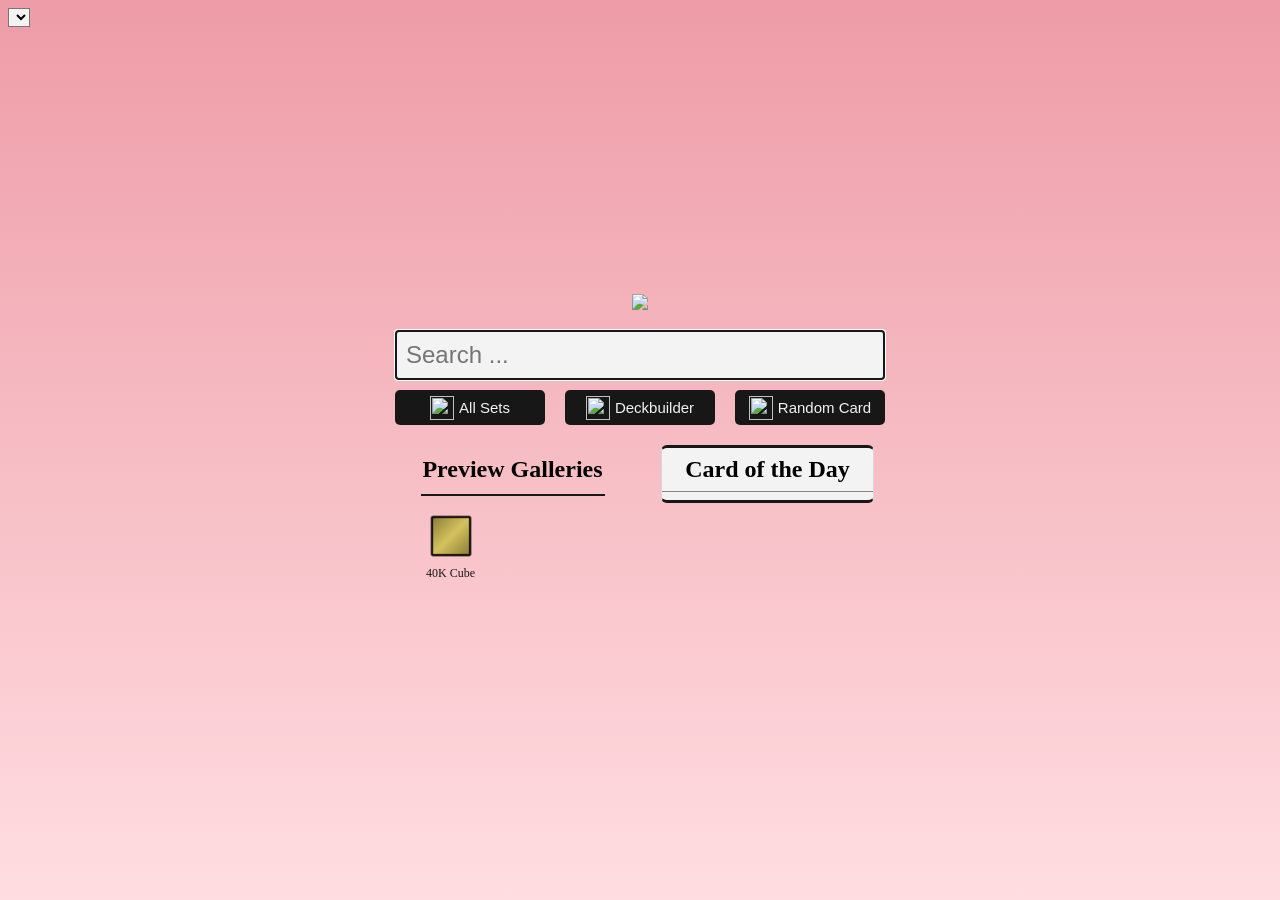
==== index.html @ e3c34d80 "site up" ====
﻿<html>
	<head>
		<title>MSE Set Hub</title>
		<link rel="icon" type="image/x-icon" href="/img/favicon.png">
		<meta name="viewport" content="width=device-width, initial-scale=1.0">
	</head>
	<style>
	@font-face {
	  font-family: 'Beleren Small Caps';
	  src: url('/resources/beleren-caps.ttf');
	}
	body {
		background-image: linear-gradient(to top, #ffdde1, #ee9ca7);
		background-attachment: fixed;
		overscroll-behavior: none;
		font-family: 'Helvetica', 'Arial', sans-serif;
		display: grid;
	}
	.selects {
		position: absolute;
	}
	.item-container {
		height: auto;
		display: grid;
		justify-self: center;
		align-self: center;
	}
	.item-container .banner {
		max-width: 500px;
		max-height: 200px;
		display: block;
		margin: auto;
		padding-bottom: 20px;
	}
	select {
		position: absolute;
		text-align: center;
		font-family: -apple-system, system-ui, "Segoe UI", Helvetica, Arial, sans-serif, "Apple Color Emoji", "Segoe UI Emoji";
		font-weight: 500;
		cursor: pointer;
		background-color: #F3F3F3;
	}
	input {
		width: 100%;
		max-width: 700px;
		margin: auto;
		height: 50px;
		font-size: 24px;
		color: #171717;
		background-color: #f3f3f3;
		border: 1px solid #d9d9d9;
		border-radius: 2px;
		padding-left: 10px;
		padding-right: 10px;
		-webkit-box-sizing: border-box;
		-moz-box-sizing: border-box;
		box-sizing: border-box;
	}
	input:focus {
		outline-color: #171717;
	}
	.two-part-grid {
		width: 100%;
		max-width: 700px;
		margin: auto;
		display: grid;
		grid-template-columns: 1fr 1fr;
		gap: 20px;
		justify-items: center;
	}
	.two-part-grid p {
		width: 100%;
		text-align: center;
		padding-bottom: 8px;
		font-size: 24px;
		font-weight: bolder;
		font-family: 'Georgia';
		margin: 0;
	}
	.container p {
		padding: 11px 0px;
	}
	.preview-container {
		display: grid;
		grid-template-columns: repeat(3, 1fr);
		gap: 2px;
		justify-items: center;
		align-items: center;
		padding-bottom: 10px;
	}
	.set-group {
		font-family: Beleren Small Caps;
		font-size: 18px;
		width: 100%;
		margin-bottom: 10px;
		border-bottom: 2px solid #171717;
	}
	.button-grid {
		display: grid;
		margin: auto;
		grid-template-columns: repeat(3, 1fr);
		gap: 20px;
		padding-top: 10px;
		padding-bottom: 20px;
	}
	.button-grid button {
		background-color: #171717;
		border: none;
		color: #f3f3f3;
		border-radius: 5px;
		cursor: pointer;
		font-size: 15px;
		width: 150px;
		height: 35px;
		display: flex;
		align-items: center;
		justify-content: center;
		gap: 5px;
	}
	button:hover {
		background-color: #000000;
		border: 1px solid #f3f3f3;
	}
	.btn-img {
		width: 24px;
	}
	.container {
		height: fit-content;
		align-self: center;
	}
	.card-container {
		background: #f3f3f3;
		width: 90%;
		border: 1px solid #d5d9d9;
		border-top: 3px solid #171717;
		border-bottom: 3px solid #171717;
		border-radius: 6px;
		display: grid;
		justify-items: center;
		gap: 8px;
		padding-top: 8px;
		padding-bottom: 8px;
		height: fit-content;
	}
	.card-container p {
		border-bottom: 1px solid #898989;
	}
	.card-container a {
		width: 70%;
	}
	.card-container img {
		width: 100%;
		display: block;
		margin: auto;
	}
	.set-icon-container {
		font-family: 'Beleren Small Caps';
		font-size: 12px;
		text-align: center;
		display: grid;
		justify-items: center;
		align-items: center;
		gap: 2px;
		width: 100%;
		height: 100%;
	}
	.set-icon-container a {
		text-decoration: none;
		color: #171717;
		height: 100%;
	}
	.set-icon {
		height: 60px;
		display: grid;
		align-items: center;
		justify-items: center;
	}
	.set-icon img {
		width: 60px;
	}
	.set-icon-name {
		min-height: 30px;
		height: 100%;
	}
	@media ( max-width: 750px ) {
		.item-container {
			width: 95%;	
		}
		.search-grid {
			width: 95%;
		}
		.two-part-grid p {
			font-size: 18px;
		}
	}
	</style>
	<body>
		<div class="selects" id="selects">
			<select id="color-select" onchange="setGradient()">
			</select>
		</div>
		<div class="item-container">
			<img class="banner" src="img/banner.png"></img>
			<input type="text" inputmode="search" placeholder="Search ..." autofocus="autofocus" name="search" id="search" spellcheck="false" autocomplete="off" autocorrext="off" spellcheck="false">
			<div class="button-grid">
				<button onclick="goToSets()"><img src="/img/sets.png" class="btn-img">All Sets</button>
				<button onclick="goToDeckbuilder()"><img src="/img/deck.png" class="btn-img">Deckbuilder</button>
				<button onclick="randomCard()"><img src="/img/random.png" class="btn-img">Random Card</button>
			</div>
			<div class="two-part-grid">
				<div class="container" id="preview-container">
					<p>Preview Galleries</p>
										<div class="set-group"></div>
							<div class="preview-container">
		<div class="set-icon-container">
									<a href="previews/40K"><div class="set-icon"><img src="sets/40K-files/icon.png" title="40K Cube"></img></div>
									<div class="set-icon-name">40K Cube</div></a>
								</div>
									</div>
		
				</div>
				<div class="card-container" id="cotd-image">
					<p>Card of the Day</p>
				</div>
			</div>
		</div>
		<script>
			const delay = ms => new Promise(res => setTimeout(res, ms));
			let gradients = [];
			let card_list_arrayified = [];
			let specialchars = "";

			document.addEventListener("DOMContentLoaded", async function () {
				try {
					const response = await fetch('./resources/gradients.json');
					raw_gradients = await response.json();
				}
				catch(error) {
					console.error('Error:', error);
				}

				gradients = raw_gradients.gradients;
				prepareGradients();

				await fetch('/lists/all-cards.json')
					.then(response => response.json())
					.then(json => {
						card_list = json;
				}).catch(error => console.error('Error:', error));

				await fetch('/resources/replacechars.txt')
					.then(response => response.text())
					.then(text => {
						specialchars = text; 
				}).catch(error => console.error('Error:', error));

				card_list_arrayified = card_list.cards;

				card_list_cleaned = [];

				for (const card of card_list_arrayified)
				{
					let card_stats = [];

					for (var key in card)
					{
						if (isNaN(card[key]))
						{
							card_stats[key] = card[key].toLowerCase();
						}
						else
						{
							card_stats[key] = card[key];
						}
					}

					if (!card_stats.shape.includes("token") && !card_stats.type.includes("basic"))
					{
						card_list_cleaned.push(card);
					}
				}

				const cotd = reallyRand(card_list_cleaned.length);
				const card_stats = card_list_cleaned[cotd];

				const a = document.createElement("a");

				const url = new URL('card', window.location.origin);
				const params = {
					set: card_stats.set,
					num: card_stats.number,
					name: card_stats.card_name
				}
				for (const key in params) {
					url.searchParams.append(key, params[key]);
				}
				a.href = url;

				const img = document.createElement("img");
				img.id = "cotd";


				img.src = '/sets/' + card_stats.set + '-files/img/' + card_stats.number + '_' + card_stats.card_name + (card_stats.shape.includes('double') ? '_front' : '') + '.' + card_stats.image_type;

				a.append(img);
				document.getElementById("cotd-image").append(a);

				do {
					await delay(100);
				}
				while (!isImageOk(document.getElementById("cotd")));
				document.getElementById("preview-container").style.height = document.getElementById("cotd-image").offsetHeight;
			});

			document.getElementById("search").addEventListener("keypress", function(event) {
				if (event.key === "Enter") {
					event.preventDefault();
					search();
				}
			});

			window.addEventListener('resize', function(event) {
				document.getElementById("preview-container").style.height = document.getElementById("cotd-image").offsetHeight;
			}, true);

			function isImageOk(img) {
				if (!img.complete || img.naturalWidth == 0) {
					return false;
				}

				return true;
			}

			// if this doesn't work, blame Gemini
			function reallyRand(x) {
				const date = new Date();
				const seed = date.getFullYear() * 10000 + 
							 date.getMonth() * 100 + 
							 date.getDate();

				const a = 1103515245;
				const c = 12345;
				const m = Math.pow(2, 31);

				let randomNumber = (a * seed + c) % m;
				randomNumber = randomNumber / m;

				return Math.floor(randomNumber * x);
			}

			function prepareGradients() {
				for (const gradient of gradients)
				{
					const opt = document.createElement("option");
					opt.value = gradient.name.replace(' ', '-');
					opt.text = gradient.name;
					document.getElementById("color-select").appendChild(opt);
				}

				setGradient();
			}

			function setGradient() {
				gradient = document.getElementById("color-select").value;

				gradTop = "#000000";
				gradBottom = "#FFFFFF";
				for (const grad of gradients)
				{
					if (gradient == grad.name.replace(' ', '-'))
					{
						gradTop = grad.color1;
						gradBottom = grad.color2;
					}
				}

				document.body.style.backgroundImage = `linear-gradient(to bottom, ${gradTop}, ${gradBottom})`;
			}

			function goToSets() {
				window.location = ("/all-sets");
			}

			function goToDeckbuilder() {
				window.location = ("/deckbuilder");
			}

			function search() {
				const url = new URL('search', window.location.origin);
				url.searchParams.append('search', document.getElementById("search").value);
				window.location.href = url;
			}

			function randomCard() {
				let i = Math.floor(Math.random() * (card_list_arrayified.length + 1));
				let random_card = card_list_arrayified[i];

				const url = new URL('card', window.location.origin);
				const params = {
					set: random_card.set,
					num: random_card.number,
					name: random_card.card_name
				}
				for (const key in params) {
					url.searchParams.append(key, params[key]);
				}

				window.location.href = url;
			}
		</script>
	</body>
	</html>
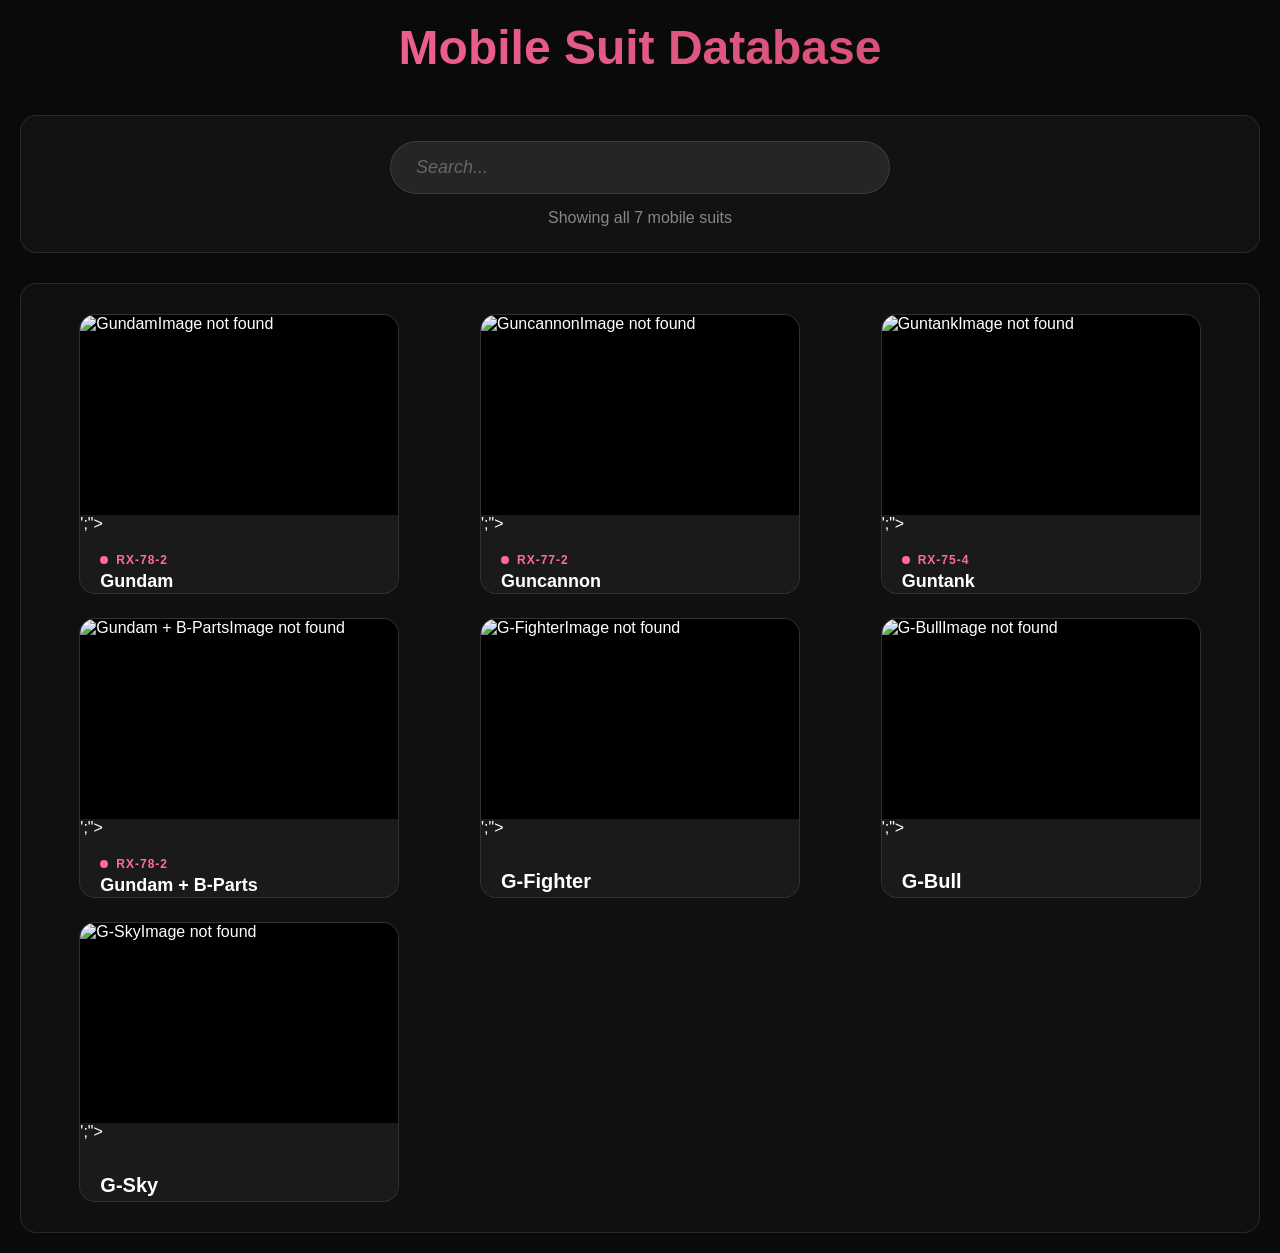
==== commit f4b1cfb5: "test" ====
--- a/index.html
+++ b/index.html
@@ -1,412 +1,165 @@
-﻿<html>
-	<head>
-		<title>MSE Set Hub</title>
-		<link rel="icon" type="image/x-icon" href="/img/favicon.png">
-		<meta name="viewport" content="width=device-width, initial-scale=1.0">
-	</head>
-	<style>
-	@font-face {
-	  font-family: 'Beleren Small Caps';
-	  src: url('/resources/beleren-caps.ttf');
-	}
-	body {
-		background-image: linear-gradient(to top, #ffdde1, #ee9ca7);
-		background-attachment: fixed;
-		overscroll-behavior: none;
-		font-family: 'Helvetica', 'Arial', sans-serif;
-		display: grid;
-	}
-	.selects {
-		position: absolute;
-	}
-	.item-container {
-		height: auto;
-		display: grid;
-		justify-self: center;
-		align-self: center;
-	}
-	.item-container .banner {
-		max-width: 500px;
-		max-height: 200px;
-		display: block;
-		margin: auto;
-		padding-bottom: 20px;
-	}
-	select {
-		position: absolute;
-		text-align: center;
-		font-family: -apple-system, system-ui, "Segoe UI", Helvetica, Arial, sans-serif, "Apple Color Emoji", "Segoe UI Emoji";
-		font-weight: 500;
-		cursor: pointer;
-		background-color: #F3F3F3;
-	}
-	input {
-		width: 100%;
-		max-width: 700px;
-		margin: auto;
-		height: 50px;
-		font-size: 24px;
-		color: #171717;
-		background-color: #f3f3f3;
-		border: 1px solid #d9d9d9;
-		border-radius: 2px;
-		padding-left: 10px;
-		padding-right: 10px;
-		-webkit-box-sizing: border-box;
-		-moz-box-sizing: border-box;
-		box-sizing: border-box;
-	}
-	input:focus {
-		outline-color: #171717;
-	}
-	.two-part-grid {
-		width: 100%;
-		max-width: 700px;
-		margin: auto;
-		display: grid;
-		grid-template-columns: 1fr 1fr;
-		gap: 20px;
-		justify-items: center;
-	}
-	.two-part-grid p {
-		width: 100%;
-		text-align: center;
-		padding-bottom: 8px;
-		font-size: 24px;
-		font-weight: bolder;
-		font-family: 'Georgia';
-		margin: 0;
-	}
-	.container p {
-		padding: 11px 0px;
-	}
-	.preview-container {
-		display: grid;
-		grid-template-columns: repeat(3, 1fr);
-		gap: 2px;
-		justify-items: center;
-		align-items: center;
-		padding-bottom: 10px;
-	}
-	.set-group {
-		font-family: Beleren Small Caps;
-		font-size: 18px;
-		width: 100%;
-		margin-bottom: 10px;
-		border-bottom: 2px solid #171717;
-	}
-	.button-grid {
-		display: grid;
-		margin: auto;
-		grid-template-columns: repeat(3, 1fr);
-		gap: 20px;
-		padding-top: 10px;
-		padding-bottom: 20px;
-	}
-	.button-grid button {
-		background-color: #171717;
-		border: none;
-		color: #f3f3f3;
-		border-radius: 5px;
-		cursor: pointer;
-		font-size: 15px;
-		width: 150px;
-		height: 35px;
-		display: flex;
-		align-items: center;
-		justify-content: center;
-		gap: 5px;
-	}
-	button:hover {
-		background-color: #000000;
-		border: 1px solid #f3f3f3;
-	}
-	.btn-img {
-		width: 24px;
-	}
-	.container {
-		height: fit-content;
-		align-self: center;
-	}
-	.card-container {
-		background: #f3f3f3;
-		width: 90%;
-		border: 1px solid #d5d9d9;
-		border-top: 3px solid #171717;
-		border-bottom: 3px solid #171717;
-		border-radius: 6px;
-		display: grid;
-		justify-items: center;
-		gap: 8px;
-		padding-top: 8px;
-		padding-bottom: 8px;
-		height: fit-content;
-	}
-	.card-container p {
-		border-bottom: 1px solid #898989;
-	}
-	.card-container a {
-		width: 70%;
-	}
-	.card-container img {
-		width: 100%;
-		display: block;
-		margin: auto;
-	}
-	.set-icon-container {
-		font-family: 'Beleren Small Caps';
-		font-size: 12px;
-		text-align: center;
-		display: grid;
-		justify-items: center;
-		align-items: center;
-		gap: 2px;
-		width: 100%;
-		height: 100%;
-	}
-	.set-icon-container a {
-		text-decoration: none;
-		color: #171717;
-		height: 100%;
-	}
-	.set-icon {
-		height: 60px;
-		display: grid;
-		align-items: center;
-		justify-items: center;
-	}
-	.set-icon img {
-		width: 60px;
-	}
-	.set-icon-name {
-		min-height: 30px;
-		height: 100%;
-	}
-	@media ( max-width: 750px ) {
-		.item-container {
-			width: 95%;	
-		}
-		.search-grid {
-			width: 95%;
-		}
-		.two-part-grid p {
-			font-size: 18px;
-		}
-	}
-	</style>
-	<body>
-		<div class="selects" id="selects">
-			<select id="color-select" onchange="setGradient()">
-			</select>
-		</div>
-		<div class="item-container">
-			<img class="banner" src="img/banner.png"></img>
-			<input type="text" inputmode="search" placeholder="Search ..." autofocus="autofocus" name="search" id="search" spellcheck="false" autocomplete="off" autocorrext="off" spellcheck="false">
-			<div class="button-grid">
-				<button onclick="goToSets()"><img src="/img/sets.png" class="btn-img">All Sets</button>
-				<button onclick="goToDeckbuilder()"><img src="/img/deck.png" class="btn-img">Deckbuilder</button>
-				<button onclick="randomCard()"><img src="/img/random.png" class="btn-img">Random Card</button>
-			</div>
-			<div class="two-part-grid">
-				<div class="container" id="preview-container">
-					<p>Preview Galleries</p>
-										<div class="set-group"></div>
-							<div class="preview-container">
-		<div class="set-icon-container">
-									<a href="previews/40K"><div class="set-icon"><img src="sets/40K-files/icon.png" title="40K Cube"></img></div>
-									<div class="set-icon-name">40K Cube</div></a>
-								</div>
-									</div>
-		
-				</div>
-				<div class="card-container" id="cotd-image">
-					<p>Card of the Day</p>
-				</div>
-			</div>
-		</div>
-		<script>
-			const delay = ms => new Promise(res => setTimeout(res, ms));
-			let gradients = [];
-			let card_list_arrayified = [];
-			let specialchars = "";
+<!DOCTYPE html>
+<html lang="en">
+<head>
+    <meta charset="UTF-8">
+    <meta name="viewport" content="width=device-width, initial-scale=1.0">
+    <title>Mobile Suit Database - GitHub Pages</title>
+    <link rel="stylesheet" href="style.css">
+</head>
+<body>
+    <div class="container">
+        <header class="header">
+            <h1>Mobile Suit Database</h1>
+        </header>
+        
+        <div class="search-container">
+            <input type="text" class="search-input" placeholder="Search..." id="searchInput">
+            <div class="results-count" id="resultsCount"></div>
+        </div>
 
-			document.addEventListener("DOMContentLoaded", async function () {
-				try {
-					const response = await fetch('./resources/gradients.json');
-					raw_gradients = await response.json();
-				}
-				catch(error) {
-					console.error('Error:', error);
-				}
+        <div class="gallery-container">
+            <div class="gallery" id="gallery">
+            </div>
+            <div class="no-results" id="noResults">
+                No mobile suits found matching your search.
+            </div>
+        </div>
+    </div>
 
-				gradients = raw_gradients.gradients;
-				prepareGradients();
+    <script>
+        // Mobile suits data - expanded with more Gundam units
+        const mobileSuits = [
+            {
+                image: 'RX-78-2 Gundam.png',
+                modelCode: 'RX-78-2',
+                name: 'Gundam'
+            },
+            {
+                image: 'RX-77-2 Guncannon.png',
+                modelCode: 'RX-77-2',
+                name: 'Guncannon'
+            },
+            {
+                image: 'RX-75-4 Guntank.png',
+                modelCode: 'RX-75-4',
+                name: 'Guntank'
+            },
+            {
+                image: 'RX-78-2 Gundam + B-Parts.png',
+                modelCode: 'RX-78-2',
+                name: 'Gundam + B-Parts'
+            },
+            {
+                image: 'G-Fighter.png',
+                modelCode: '',
+                name: 'G-Fighter'
+            },
+            {
+                image: 'G-Bull.png',
+                modelCode: '',
+                name: 'G-Bull'
+            },
+            {
+                image: 'G-Sky.png',
+                modelCode: '',
+                name: 'G-Sky'
+            }
+        ];
 
-				await fetch('/lists/all-cards.json')
-					.then(response => response.json())
-					.then(json => {
-						card_list = json;
-				}).catch(error => console.error('Error:', error));
+        function createGalleryItem(suit) {
+            const item = document.createElement('div');
+            item.className = 'gallery-item';
+            item.setAttribute('data-searchable', `${suit.modelCode} ${suit.name}`.toLowerCase());
+            
+            const modelCodeHtml = suit.modelCode 
+                ? `<div class="model-code">${suit.modelCode}</div>`
+                : '';
+            
+            const suitNameClass = suit.modelCode ? 'suit-name' : 'suit-name no-code';
+            
+            item.innerHTML = `
+                <div class="image-container">
+                    <img src="img/${suit.image}" alt="${suit.name}" onerror="this.style.display='none'; this.parentElement.style.background='linear-gradient(135deg, #333 0%, #555 100%)'; this.parentElement.innerHTML='<div style=\\"display:flex;align-items:center;justify-content:center;height:100%;color:#888;font-size:14px;\\">Image not found</div>';">
+                </div>
+                <div class="caption">
+                    ${modelCodeHtml}
+                    <div class="${suitNameClass}">${suit.name}</div>
+                </div>
+            `;
+            
+            return item;
+        }
 
-				await fetch('/resources/replacechars.txt')
-					.then(response => response.text())
-					.then(text => {
-						specialchars = text; 
-				}).catch(error => console.error('Error:', error));
+        function populateGallery() {
+            const gallery = document.getElementById('gallery');
+            gallery.innerHTML = '';
+            
+            mobileSuits.forEach(suit => {
+                gallery.appendChild(createGalleryItem(suit));
+            });
+            
+            updateResultsCount();
+        }
 
-				card_list_arrayified = card_list.cards;
+        function filterGallery(searchTerm) {
+            const items = document.querySelectorAll('.gallery-item');
+            const noResults = document.getElementById('noResults');
+            let visibleCount = 0;
+            
+            items.forEach(item => {
+                const searchableText = item.getAttribute('data-searchable');
+                const isMatch = searchableText.includes(searchTerm.toLowerCase());
+                
+                if (isMatch) {
+                    item.classList.remove('hidden');
+                    visibleCount++;
+                } else {
+                    item.classList.add('hidden');
+                }
+            });
+            
+            if (visibleCount === 0 && searchTerm.trim() !== '') {
+                noResults.style.display = 'block';
+            } else {
+                noResults.style.display = 'none';
+            }
+            
+            updateResultsCount(visibleCount, searchTerm);
+        }
 
-				card_list_cleaned = [];
+        function updateResultsCount(visibleCount = null, searchTerm = '') {
+            const resultsCount = document.getElementById('resultsCount');
+            const totalCount = mobileSuits.length;
+            
+            if (visibleCount === null) {
+                visibleCount = totalCount;
+            }
+            
+            if (searchTerm.trim() === '') {
+                resultsCount.textContent = `Showing all ${totalCount} mobile suits`;
+            } else {
+                resultsCount.textContent = `Showing ${visibleCount} of ${totalCount} mobile suits`;
+            }
+        }
 
-				for (const card of card_list_arrayified)
-				{
-					let card_stats = [];
-
-					for (var key in card)
-					{
-						if (isNaN(card[key]))
-						{
-							card_stats[key] = card[key].toLowerCase();
-						}
-						else
-						{
-							card_stats[key] = card[key];
-						}
-					}
-
-					if (!card_stats.shape.includes("token") && !card_stats.type.includes("basic"))
-					{
-						card_list_cleaned.push(card);
-					}
-				}
-
-				const cotd = reallyRand(card_list_cleaned.length);
-				const card_stats = card_list_cleaned[cotd];
-
-				const a = document.createElement("a");
-
-				const url = new URL('card', window.location.origin);
-				const params = {
-					set: card_stats.set,
-					num: card_stats.number,
-					name: card_stats.card_name
-				}
-				for (const key in params) {
-					url.searchParams.append(key, params[key]);
-				}
-				a.href = url;
-
-				const img = document.createElement("img");
-				img.id = "cotd";
-
-
-				img.src = '/sets/' + card_stats.set + '-files/img/' + card_stats.number + '_' + card_stats.card_name + (card_stats.shape.includes('double') ? '_front' : '') + '.' + card_stats.image_type;
-
-				a.append(img);
-				document.getElementById("cotd-image").append(a);
-
-				do {
-					await delay(100);
-				}
-				while (!isImageOk(document.getElementById("cotd")));
-				document.getElementById("preview-container").style.height = document.getElementById("cotd-image").offsetHeight;
-			});
-
-			document.getElementById("search").addEventListener("keypress", function(event) {
-				if (event.key === "Enter") {
-					event.preventDefault();
-					search();
-				}
-			});
-
-			window.addEventListener('resize', function(event) {
-				document.getElementById("preview-container").style.height = document.getElementById("cotd-image").offsetHeight;
-			}, true);
-
-			function isImageOk(img) {
-				if (!img.complete || img.naturalWidth == 0) {
-					return false;
-				}
-
-				return true;
-			}
-
-			// if this doesn't work, blame Gemini
-			function reallyRand(x) {
-				const date = new Date();
-				const seed = date.getFullYear() * 10000 + 
-							 date.getMonth() * 100 + 
-							 date.getDate();
-
-				const a = 1103515245;
-				const c = 12345;
-				const m = Math.pow(2, 31);
-
-				let randomNumber = (a * seed + c) % m;
-				randomNumber = randomNumber / m;
-
-				return Math.floor(randomNumber * x);
-			}
-
-			function prepareGradients() {
-				for (const gradient of gradients)
-				{
-					const opt = document.createElement("option");
-					opt.value = gradient.name.replace(' ', '-');
-					opt.text = gradient.name;
-					document.getElementById("color-select").appendChild(opt);
-				}
-
-				setGradient();
-			}
-
-			function setGradient() {
-				gradient = document.getElementById("color-select").value;
-
-				gradTop = "#000000";
-				gradBottom = "#FFFFFF";
-				for (const grad of gradients)
-				{
-					if (gradient == grad.name.replace(' ', '-'))
-					{
-						gradTop = grad.color1;
-						gradBottom = grad.color2;
-					}
-				}
-
-				document.body.style.backgroundImage = `linear-gradient(to bottom, ${gradTop}, ${gradBottom})`;
-			}
-
-			function goToSets() {
-				window.location = ("/all-sets");
-			}
-
-			function goToDeckbuilder() {
-				window.location = ("/deckbuilder");
-			}
-
-			function search() {
-				const url = new URL('search', window.location.origin);
-				url.searchParams.append('search', document.getElementById("search").value);
-				window.location.href = url;
-			}
-
-			function randomCard() {
-				let i = Math.floor(Math.random() * (card_list_arrayified.length + 1));
-				let random_card = card_list_arrayified[i];
-
-				const url = new URL('card', window.location.origin);
-				const params = {
-					set: random_card.set,
-					num: random_card.number,
-					name: random_card.card_name
-				}
-				for (const key in params) {
-					url.searchParams.append(key, params[key]);
-				}
-
-				window.location.href = url;
-			}
-		</script>
-	</body>
-	</html>+        // Initialize
+        document.addEventListener('DOMContentLoaded', function() {
+            populateGallery();
+            
+            const searchInput = document.getElementById('searchInput');
+            searchInput.addEventListener('input', function() {
+                filterGallery(this.value);
+            });
+            
+            // Add some keyboard shortcuts
+            searchInput.addEventListener('keydown', function(e) {
+                if (e.key === 'Escape') {
+                    this.value = '';
+                    filterGallery('');
+                    this.blur();
+                }
+            });
+        });
+    </script>
+</body>
+</html>
--- a/style.css
+++ b/style.css
@@ -0,0 +1,290 @@
+* {
+    margin: 0;
+    padding: 0;
+    box-sizing: border-box;
+}
+
+body {
+    font-family: -apple-system, BlinkMacSystemFont, 'Segoe UI', 'Roboto', 'Oxygen', sans-serif;
+    background: #0a0a0a;
+    min-height: 100vh;
+    padding: 20px;
+    color: white;
+}
+
+.container {
+    max-width: 1400px;
+    margin: 0 auto;
+}
+
+.header {
+    text-align: center;
+    margin-bottom: 40px;
+    color: white;
+}
+
+.header h1 {
+    font-size: 3rem;
+    font-weight: 700;
+    margin-bottom: 10px;
+    background: linear-gradient(45deg, #ff6b9d, #c44569);
+    -webkit-background-clip: text;
+    -webkit-text-fill-color: transparent;
+    background-clip: text;
+}
+
+.header p {
+    font-size: 1.2rem;
+    opacity: 0.7;
+    color: #888;
+}
+
+.search-container {
+    margin-bottom: 30px;
+    padding: 25px;
+    background: rgba(20, 20, 20, 0.8);
+    backdrop-filter: blur(10px);
+    border-radius: 16px;
+    border: 1px solid rgba(255, 255, 255, 0.1);
+}
+
+.search-input {
+    width: 100%;
+    max-width: 500px;
+    padding: 15px 25px;
+    font-size: 18px;
+    border: none;
+    border-radius: 50px;
+    outline: none;
+    background: rgba(40, 40, 40, 0.9);
+    color: white;
+    transition: all 0.3s ease;
+    display: block;
+    margin: 0 auto;
+    border: 1px solid rgba(255, 255, 255, 0.1);
+}
+
+.search-input:focus {
+    background: rgba(60, 60, 60, 0.9);
+    border-color: #ff6b9d;
+    box-shadow: 0 0 20px rgba(255, 107, 157, 0.3);
+}
+
+.search-input::placeholder {
+    color: #666;
+    font-style: italic;
+}
+
+.results-count {
+    text-align: center;
+    margin-top: 15px;
+    color: #888;
+    font-size: 16px;
+    font-weight: 500;
+}
+
+.gallery-container {
+    background: rgba(20, 20, 20, 0.6);
+    backdrop-filter: blur(10px);
+    padding: 30px;
+    border-radius: 16px;
+    border: 1px solid rgba(255, 255, 255, 0.1);
+}
+
+.gallery {
+    display: grid;
+    grid-template-columns: repeat(auto-fit, minmax(320px, 1fr));
+    gap: 24px;
+    justify-items: center;
+}
+
+.gallery-item {
+    width: 320px;
+    height: 280px;
+    background: #1a1a1a;
+    border-radius: 16px;
+    overflow: hidden;
+    transition: all 0.3s ease;
+    cursor: pointer;
+    position: relative;
+    border: 1px solid rgba(255, 255, 255, 0.1);
+}
+
+.gallery-item:hover {
+    transform: translateY(-8px);
+    box-shadow: 0 20px 40px rgba(0, 0, 0, 0.4);
+    border-color: rgba(255, 107, 157, 0.5);
+}
+
+.gallery-item.hidden {
+    display: none;
+}
+
+.gallery-item .image-container {
+    width: 100%;
+    height: 200px;
+    background: #000;
+    position: relative;
+    overflow: hidden;
+}
+
+.gallery-item .image-container img {
+    width: 100%;
+    height: 100%;
+    object-fit: cover;
+    transition: transform 0.3s ease;
+}
+
+.gallery-item:hover .image-container img {
+    transform: scale(1.05);
+}
+
+.gallery-item .caption {
+    padding: 20px;
+    height: 80px;
+    display: flex;
+    flex-direction: column;
+    justify-content: center;
+    background: #1a1a1a;
+}
+
+.gallery-item .model-code {
+    font-size: 12px;
+    color: #ff6b9d;
+    font-weight: 600;
+    margin-bottom: 4px;
+    text-transform: uppercase;
+    letter-spacing: 1px;
+    display: flex;
+    align-items: center;
+}
+
+.gallery-item .model-code::before {
+    content: '';
+    width: 8px;
+    height: 8px;
+    background: #ff6b9d;
+    border-radius: 50%;
+    margin-right: 8px;
+    display: inline-block;
+}
+
+.gallery-item .suit-name {
+    font-weight: 700;
+    color: white;
+    font-size: 18px;
+    line-height: 1.2;
+}
+
+.gallery-item .suit-name.no-code {
+    font-size: 20px;
+    margin-top: 8px;
+}
+
+.no-results {
+    text-align: center;
+    padding: 60px 20px;
+    color: #666;
+    font-style: italic;
+    display: none;
+    font-size: 18px;
+}
+
+.no-results::before {
+    content: 'No Results';
+    font-size: 48px;
+    display: block;
+    margin-bottom: 20px;
+    filter: grayscale(1);
+}
+
+.footer {
+    text-align: center;
+    margin-top: 40px;
+    color: rgba(255, 255, 255, 0.5);
+    font-size: 14px;
+}
+
+.footer a {
+    color: #ff6b9d;
+    text-decoration: none;
+    font-weight: 500;
+}
+
+.footer a:hover {
+    color: #ff8fb3;
+    text-decoration: underline;
+}
+
+@media (max-width: 768px) {
+    .header h1 {
+        font-size: 2.5rem;
+    }
+    
+    .search-input {
+        font-size: 16px;
+        padding: 12px 20px;
+    }
+    
+    .gallery {
+        grid-template-columns: repeat(auto-fit, minmax(280px, 1fr));
+        gap: 20px;
+    }
+    
+    .gallery-item {
+        width: 280px;
+        height: 240px;
+    }
+    
+    .gallery-item .image-container {
+        height: 160px;
+    }
+    
+    .gallery-item .caption {
+        padding: 16px;
+        height: 80px;
+    }
+}
+
+@media (max-width: 480px) {
+    body {
+        padding: 15px;
+    }
+    
+    .header h1 {
+        font-size: 2rem;
+    }
+    
+    .gallery {
+        grid-template-columns: 1fr;
+    }
+    
+    .gallery-item {
+        width: 100%;
+        max-width: 300px;
+    }
+}
+
+/* Smooth animations */
+@keyframes fadeIn {
+    from {
+        opacity: 0;
+        transform: translateY(20px);
+    }
+    to {
+        opacity: 1;
+        transform: translateY(0);
+    }
+}
+
+.gallery-item {
+    animation: fadeIn 0.6s ease forwards;
+}
+
+.gallery-item:nth-child(2n) {
+    animation-delay: 0.1s;
+}
+
+.gallery-item:nth-child(3n) {
+    animation-delay: 0.2s;
+}
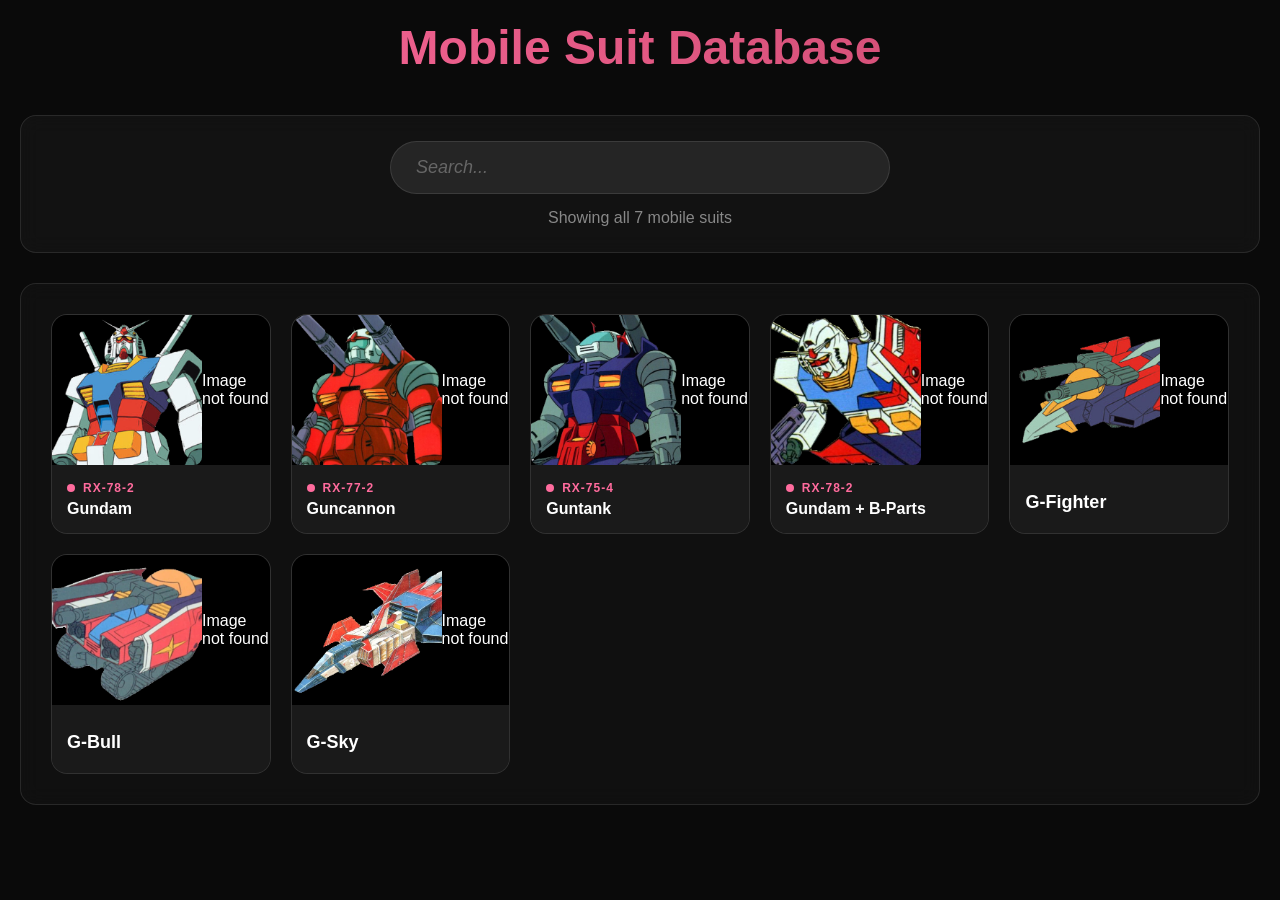
==== commit cfc9238f: "small update" ====
--- a/index.html
+++ b/index.html
@@ -79,7 +79,7 @@
             
             item.innerHTML = `
                 <div class="image-container">
-                    <img src="img/${suit.image}" alt="${suit.name}" onerror="this.style.display='none'; this.parentElement.style.background='linear-gradient(135deg, #333 0%, #555 100%)'; this.parentElement.innerHTML='<div style=\\"display:flex;align-items:center;justify-content:center;height:100%;color:#888;font-size:14px;\\">Image not found</div>';">
+                    <img src="img/${suit.image}" alt="${suit.name}" onerror="this.style.display='none'; this.parentElement.style.background='linear-gradient(135deg, #333 0%, #555 100%)'; this.parentElement.innerHTML='<div style=\\"display:flex;align-items:center;justify-content:center;height:100%;color:#888;font-size:14px;\\">Image not found</div>
                 </div>
                 <div class="caption">
                     ${modelCodeHtml}
--- a/style.css
+++ b/style.css
@@ -93,14 +93,15 @@
 
 .gallery {
     display: grid;
-    grid-template-columns: repeat(auto-fit, minmax(320px, 1fr));
-    gap: 24px;
+    grid-template-columns: repeat(5, 1fr);
+    gap: 20px;
     justify-items: center;
 }
 
 .gallery-item {
-    width: 320px;
-    height: 280px;
+    width: 100%;
+    max-width: 240px;
+    height: 220px;
     background: #1a1a1a;
     border-radius: 16px;
     overflow: hidden;
@@ -122,17 +123,21 @@
 
 .gallery-item .image-container {
     width: 100%;
-    height: 200px;
+    height: 150px;
     background: #000;
     position: relative;
     overflow: hidden;
+    display: flex;
+    align-items: center;
+    justify-content: center;
 }
 
 .gallery-item .image-container img {
-    width: 100%;
-    height: 100%;
+    width: 150px;
+    height: 150px;
     object-fit: cover;
     transition: transform 0.3s ease;
+    border-radius: 8px;
 }
 
 .gallery-item:hover .image-container img {
@@ -140,8 +145,8 @@
 }
 
 .gallery-item .caption {
-    padding: 20px;
-    height: 80px;
+    padding: 15px;
+    height: 70px;
     display: flex;
     flex-direction: column;
     justify-content: center;
@@ -172,13 +177,13 @@
 .gallery-item .suit-name {
     font-weight: 700;
     color: white;
+    font-size: 16px;
+    line-height: 1.2;
+}
+
+.gallery-item .suit-name.no-code {
     font-size: 18px;
-    line-height: 1.2;
-}
-
-.gallery-item .suit-name.no-code {
-    font-size: 20px;
-    margin-top: 8px;
+    margin-top: 6px;
 }
 
 .no-results {
@@ -191,7 +196,7 @@
 }
 
 .no-results::before {
-    content: 'No Results';
+    content: '🔍';
     font-size: 48px;
     display: block;
     margin-bottom: 20px;
@@ -216,6 +221,18 @@
     text-decoration: underline;
 }
 
+@media (max-width: 1200px) {
+    .gallery {
+        grid-template-columns: repeat(4, 1fr);
+    }
+}
+
+@media (max-width: 968px) {
+    .gallery {
+        grid-template-columns: repeat(3, 1fr);
+    }
+}
+
 @media (max-width: 768px) {
     .header h1 {
         font-size: 2.5rem;
@@ -227,22 +244,21 @@
     }
     
     .gallery {
-        grid-template-columns: repeat(auto-fit, minmax(280px, 1fr));
-        gap: 20px;
+        grid-template-columns: repeat(2, 1fr);
+        gap: 16px;
     }
     
     .gallery-item {
-        width: 280px;
-        height: 240px;
+        height: 200px;
     }
     
     .gallery-item .image-container {
-        height: 160px;
+        height: 130px;
     }
     
     .gallery-item .caption {
-        padding: 16px;
-        height: 80px;
+        padding: 12px;
+        height: 70px;
     }
 }
 
@@ -260,8 +276,8 @@
     }
     
     .gallery-item {
-        width: 100%;
         max-width: 300px;
+        margin: 0 auto;
     }
 }
 
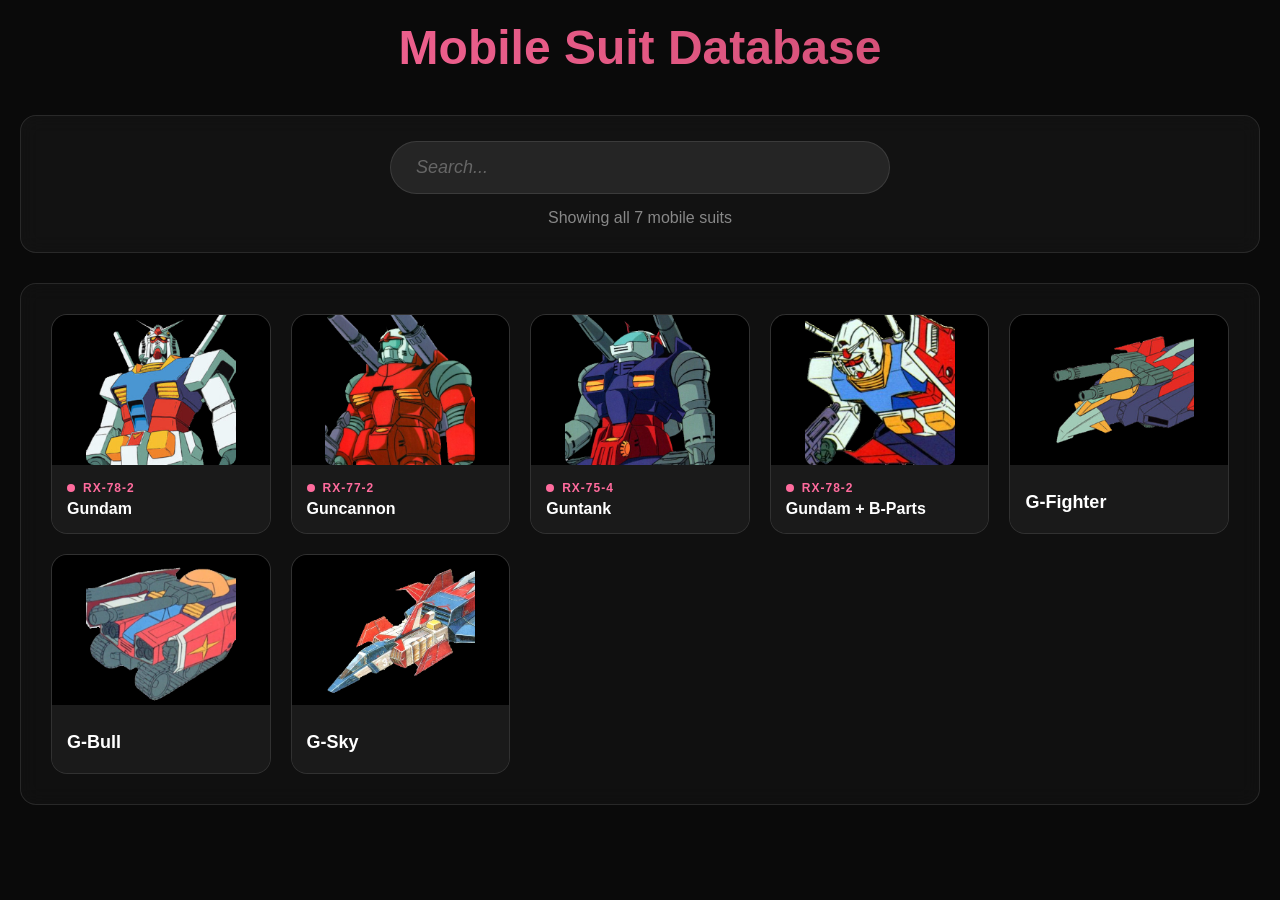
==== commit 2d64159f: "push" ====
--- a/index.html
+++ b/index.html
@@ -79,7 +79,7 @@
             
             item.innerHTML = `
                 <div class="image-container">
-                    <img src="img/${suit.image}" alt="${suit.name}" onerror="this.style.display='none'; this.parentElement.style.background='linear-gradient(135deg, #333 0%, #555 100%)'; this.parentElement.innerHTML='<div style=\\"display:flex;align-items:center;justify-content:center;height:100%;color:#888;font-size:14px;\\">Image not found</div>
+                    <img src="img/${suit.image}" alt="${suit.name}" onerror="this.style.display='none'; this.parentElement.style.background='linear-gradient(135deg, #333 0%, #555 100%)'; this.parentElement.innerHTML='<div style=\\"display:flex;align-items:center;justify-content:center;height:100%;color:#888;font-size:14px;\\">
                 </div>
                 <div class="caption">
                     ${modelCodeHtml}
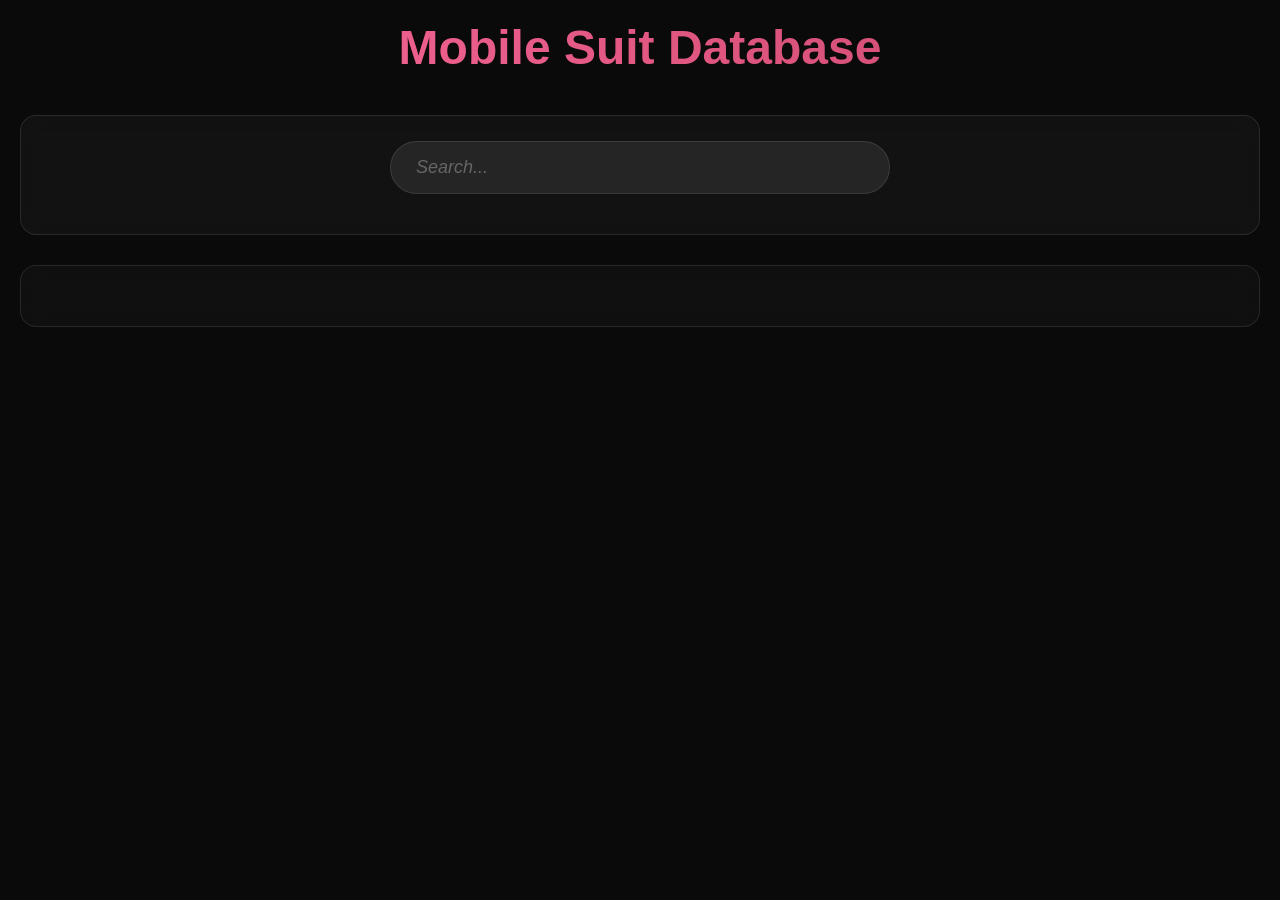
==== commit 755366c6: "json load test" ====
--- a/index.html
+++ b/index.html
@@ -27,45 +27,12 @@
     </div>
 
     <script>
-        // Mobile suits data - expanded with more Gundam units
-        const mobileSuits = [
-            {
-                image: 'RX-78-2 Gundam.png',
-                modelCode: 'RX-78-2',
-                name: 'Gundam'
-            },
-            {
-                image: 'RX-77-2 Guncannon.png',
-                modelCode: 'RX-77-2',
-                name: 'Guncannon'
-            },
-            {
-                image: 'RX-75-4 Guntank.png',
-                modelCode: 'RX-75-4',
-                name: 'Guntank'
-            },
-            {
-                image: 'RX-78-2 Gundam + B-Parts.png',
-                modelCode: 'RX-78-2',
-                name: 'Gundam + B-Parts'
-            },
-            {
-                image: 'G-Fighter.png',
-                modelCode: '',
-                name: 'G-Fighter'
-            },
-            {
-                image: 'G-Bull.png',
-                modelCode: '',
-                name: 'G-Bull'
-            },
-            {
-                image: 'G-Sky.png',
-                modelCode: '',
-                name: 'G-Sky'
-            }
-        ];
-
+        async function loadMobileSuits() {
+            const response = await fetch('mobile-suits.json');
+            mobileSuits = await response.json();
+            console.log('Mobile suits data loaded successfully');
+            return mobileSuits;
+    }
         function createGalleryItem(suit) {
             const item = document.createElement('div');
             item.className = 'gallery-item';
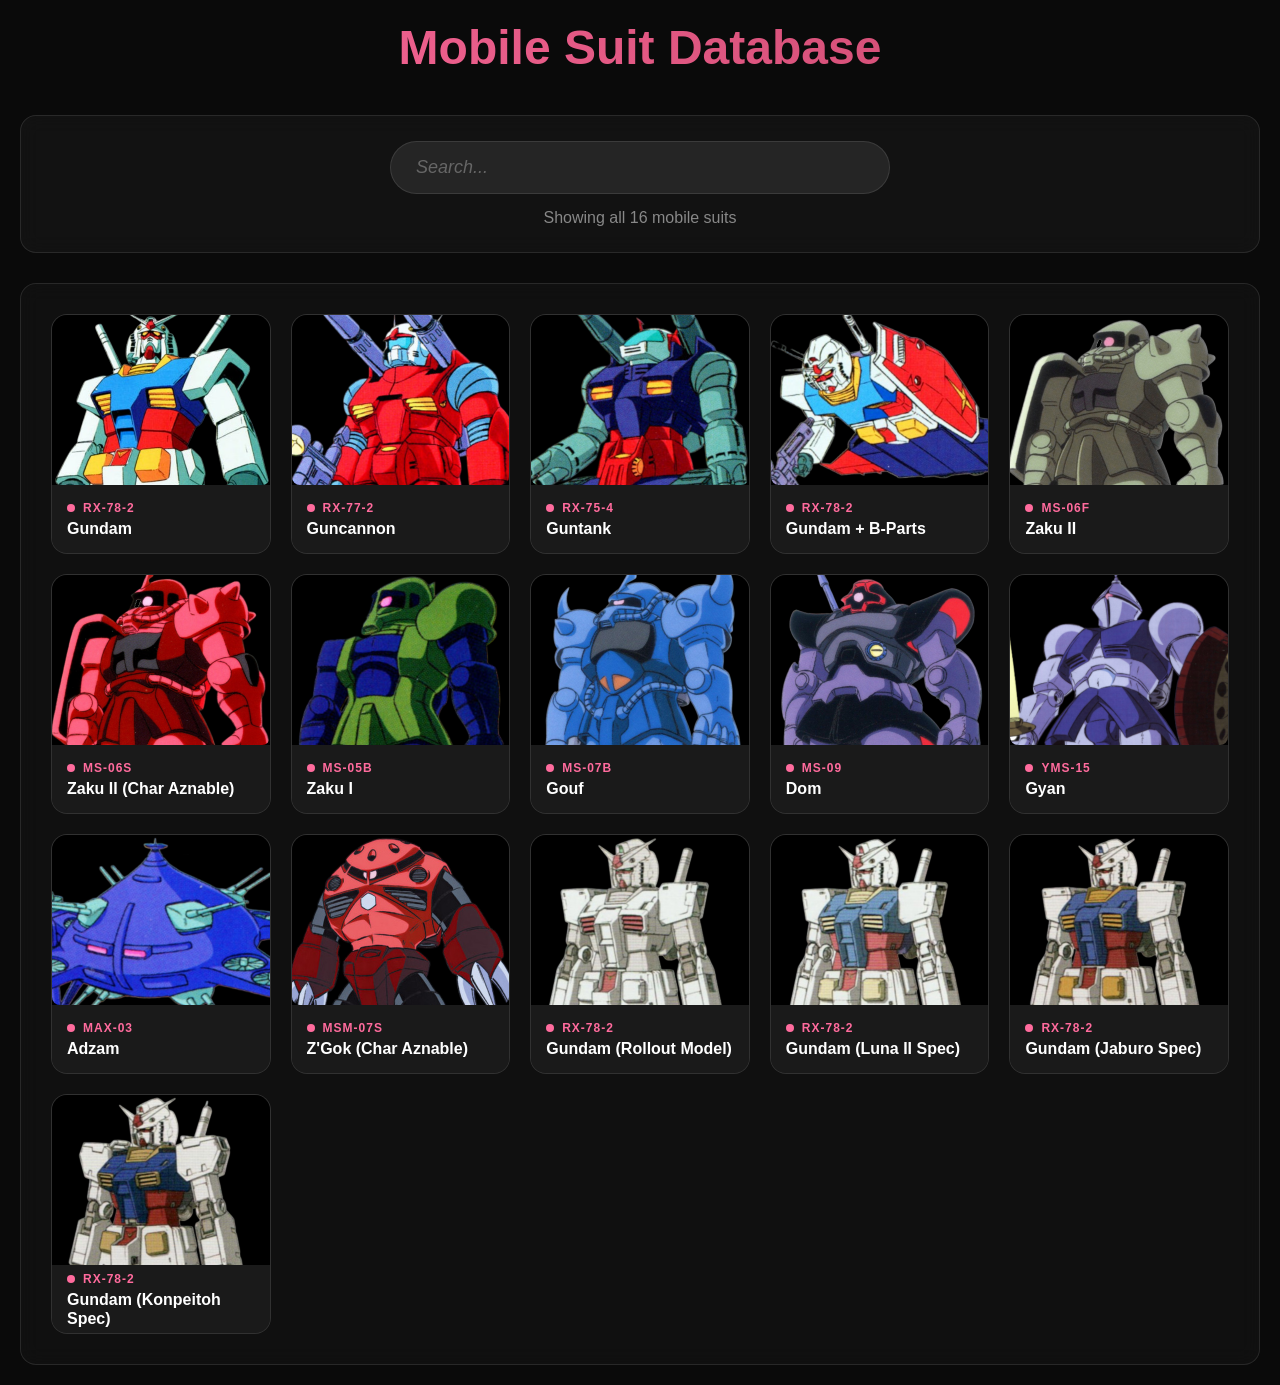
==== commit 8fba6fa2: "add popup" ====
--- a/index.html
+++ b/index.html
@@ -26,17 +26,41 @@
         </div>
     </div>
 
+    <!-- Pop-up Modal -->
+    <div class="modal-overlay" id="modalOverlay">
+        <div class="modal-content">
+            <button class="modal-close" id="modalClose">&times;</button>
+            <div class="modal-body">
+                <div class="modal-image-container">
+                    <img id="modalImage" src="" alt="">
+                </div>
+                <div class="modal-details">
+                    <div class="modal-model-code" id="modalModelCode"></div>
+                    <h2 class="modal-name" id="modalName"></h2>
+                    <div class="modal-series" id="modalSeries"></div>
+                    <div class="modal-description" id="modalDescription"></div>
+                </div>
+            </div>
+        </div>
+    </div>
+
     <script>
+        let mobileSuits = [];
         async function loadMobileSuits() {
             const response = await fetch('mobile-suits.json');
+            if (!response.ok) {
+                throw new Error(`HTTP error! status: ${response.status}`);
+            }
             mobileSuits = await response.json();
             console.log('Mobile suits data loaded successfully');
             return mobileSuits;
-    }
-        function createGalleryItem(suit) {
+        }
+
+        function createGalleryItem(suit, index) {
             const item = document.createElement('div');
             item.className = 'gallery-item';
             item.setAttribute('data-searchable', `${suit.modelCode} ${suit.name}`.toLowerCase());
+            item.setAttribute('data-index', index);
             
             const modelCodeHtml = suit.modelCode 
                 ? `<div class="model-code">${suit.modelCode}</div>`
@@ -46,7 +70,7 @@
             
             item.innerHTML = `
                 <div class="image-container">
-                    <img src="img/${suit.image}" alt="${suit.name}" onerror="this.style.display='none'; this.parentElement.style.background='linear-gradient(135deg, #333 0%, #555 100%)'; this.parentElement.innerHTML='<div style=\\"display:flex;align-items:center;justify-content:center;height:100%;color:#888;font-size:14px;\\">
+                    <img src="img/${suit.image}" alt="${suit.name}" onerror="this.src='img/placeholder/nopic.png'">
                 </div>
                 <div class="caption">
                     ${modelCodeHtml}
@@ -54,15 +78,51 @@
                 </div>
             `;
             
+            // Add click event listener
+            item.addEventListener('click', () => openModal(suit));
+            
             return item;
+        }
+
+        function openModal(suit) {
+            const modal = document.getElementById('modalOverlay');
+            const modalImage = document.getElementById('modalImage');
+            const modalModelCode = document.getElementById('modalModelCode');
+            const modalName = document.getElementById('modalName');
+            const modalSeries = document.getElementById('modalSeries');
+            const modalDescription = document.getElementById('modalDescription');
+
+            modalImage.src = `img/${suit.image}`;
+            modalImage.alt = suit.name;
+            modalImage.onerror = function() { this.src = 'img/placeholder/nopic.png'; };
+            
+            if (suit.modelCode) {
+                modalModelCode.textContent = suit.modelCode;
+                modalModelCode.style.display = 'block';
+            } else {
+                modalModelCode.style.display = 'none';
+            }
+            
+            modalName.textContent = suit.name;
+            modalSeries.textContent = suit.series;
+            modalDescription.textContent = suit.description;
+
+            modal.style.display = 'flex';
+            document.body.style.overflow = 'hidden';
+        }
+
+        function closeModal() {
+            const modal = document.getElementById('modalOverlay');
+            modal.style.display = 'none';
+            document.body.style.overflow = 'auto';
         }
 
         function populateGallery() {
             const gallery = document.getElementById('gallery');
             gallery.innerHTML = '';
             
-            mobileSuits.forEach(suit => {
-                gallery.appendChild(createGalleryItem(suit));
+            mobileSuits.forEach((suit, index) => {
+                gallery.appendChild(createGalleryItem(suit, index));
             });
             
             updateResultsCount();
@@ -109,8 +169,9 @@
             }
         }
 
-        // Initialize
-        document.addEventListener('DOMContentLoaded', function() {
+        document.addEventListener('DOMContentLoaded', async function() {
+            await loadMobileSuits();
+            
             populateGallery();
             
             const searchInput = document.getElementById('searchInput');
@@ -118,7 +179,6 @@
                 filterGallery(this.value);
             });
             
-            // Add some keyboard shortcuts
             searchInput.addEventListener('keydown', function(e) {
                 if (e.key === 'Escape') {
                     this.value = '';
@@ -126,6 +186,24 @@
                     this.blur();
                 }
             });
+
+            // Modal event listeners
+            const modalClose = document.getElementById('modalClose');
+            const modalOverlay = document.getElementById('modalOverlay');
+
+            modalClose.addEventListener('click', closeModal);
+            
+            modalOverlay.addEventListener('click', function(e) {
+                if (e.target === modalOverlay) {
+                    closeModal();
+                }
+            });
+
+            document.addEventListener('keydown', function(e) {
+                if (e.key === 'Escape') {
+                    closeModal();
+                }
+            });
         });
     </script>
 </body>
--- a/style.css
+++ b/style.css
@@ -101,7 +101,7 @@
 .gallery-item {
     width: 100%;
     max-width: 240px;
-    height: 220px;
+    height: 240px;
     background: #1a1a1a;
     border-radius: 16px;
     overflow: hidden;
@@ -123,7 +123,7 @@
 
 .gallery-item .image-container {
     width: 100%;
-    height: 150px;
+    height: 170px;
     background: #000;
     position: relative;
     overflow: hidden;
@@ -133,8 +133,8 @@
 }
 
 .gallery-item .image-container img {
-    width: 150px;
-    height: 150px;
+    width: 100%;
+    height: 170px;
     object-fit: cover;
     transition: transform 0.3s ease;
     border-radius: 8px;
@@ -221,6 +221,210 @@
     text-decoration: underline;
 }
 
+/* Modal Styles */
+.modal-overlay {
+    position: fixed;
+    top: 0;
+    left: 0;
+    width: 100%;
+    height: 100%;
+    background: rgba(0, 0, 0, 0.9);
+    backdrop-filter: blur(10px);
+    display: none;
+    align-items: center;
+    justify-content: center;
+    z-index: 1000;
+    padding: 20px;
+    animation: modalFadeIn 0.3s ease;
+}
+
+@keyframes modalFadeIn {
+    from {
+        opacity: 0;
+    }
+    to {
+        opacity: 1;
+    }
+}
+
+.modal-content {
+    background: #1a1a1a;
+    border-radius: 20px;
+    max-width: 900px;
+    width: 100%;
+    max-height: 90vh;
+    overflow-y: auto;
+    position: relative;
+    border: 1px solid rgba(255, 255, 255, 0.1);
+    animation: modalSlideIn 0.3s ease;
+}
+
+@keyframes modalSlideIn {
+    from {
+        transform: translateY(50px);
+        opacity: 0;
+    }
+    to {
+        transform: translateY(0);
+        opacity: 1;
+    }
+}
+
+.modal-close {
+    position: absolute;
+    top: 20px;
+    right: 20px;
+    background: rgba(255, 255, 255, 0.1);
+    border: none;
+    border-radius: 50%;
+    width: 40px;
+    height: 40px;
+    color: white;
+    font-size: 24px;
+    cursor: pointer;
+    display: flex;
+    align-items: center;
+    justify-content: center;
+    transition: all 0.3s ease;
+    z-index: 1001;
+}
+
+.modal-close:hover {
+    background: rgba(255, 107, 157, 0.3);
+    transform: scale(1.1);
+}
+
+.modal-body {
+    display: flex;
+    gap: 40px;
+    padding: 40px;
+}
+
+.modal-image-container {
+    flex: 1;
+    min-width: 300px;
+    display: flex;
+    align-items: center;
+    justify-content: center;
+    background: #000;
+    border-radius: 16px;
+    overflow: hidden;
+}
+
+.modal-image-container img {
+    width: 100%;
+    height: auto;
+    max-height: 500px;
+    object-fit: contain;
+}
+
+.modal-details {
+    flex: 1;
+    display: flex;
+    flex-direction: column;
+    gap: 20px;
+}
+
+.modal-model-code {
+    font-size: 16px;
+    color: #ff6b9d;
+    font-weight: 700;
+    text-transform: uppercase;
+    letter-spacing: 2px;
+    display: flex;
+    align-items: center;
+}
+
+.modal-model-code::before {
+    content: '';
+    width: 12px;
+    height: 12px;
+    background: #ff6b9d;
+    border-radius: 50%;
+    margin-right: 12px;
+    display: inline-block;
+}
+
+.modal-name {
+    font-size: 2.5rem;
+    font-weight: 800;
+    color: white;
+    line-height: 1.2;
+    margin: 0;
+}
+
+.modal-series {
+    font-size: 18px;
+    color: #888;
+    font-weight: 500;
+    padding: 10px 20px;
+    background: rgba(255, 107, 157, 0.1);
+    border-left: 4px solid #ff6b9d;
+    border-radius: 8px;
+}
+
+.modal-description {
+    font-size: 16px;
+    color: #ccc;
+    line-height: 1.6;
+    text-align: justify;
+}
+
+/* Mobile Responsive for Modal */
+@media (max-width: 768px) {
+    .modal-content {
+        max-width: 95%;
+        max-height: 95vh;
+    }
+    
+    .modal-body {
+        flex-direction: column;
+        padding: 30px 20px;
+        gap: 30px;
+    }
+    
+    .modal-image-container {
+        min-width: auto;
+        max-height: 300px;
+    }
+    
+    .modal-name {
+        font-size: 2rem;
+    }
+    
+    .modal-close {
+        top: 15px;
+        right: 15px;
+        width: 35px;
+        height: 35px;
+        font-size: 20px;
+    }
+}
+
+@media (max-width: 480px) {
+    .modal-overlay {
+        padding: 10px;
+    }
+    
+    .modal-body {
+        padding: 20px 15px;
+        gap: 20px;
+    }
+    
+    .modal-name {
+        font-size: 1.8rem;
+    }
+    
+    .modal-series {
+        font-size: 16px;
+        padding: 8px 16px;
+    }
+    
+    .modal-description {
+        font-size: 15px;
+    }
+}
+
 @media (max-width: 1200px) {
     .gallery {
         grid-template-columns: repeat(4, 1fr);
@@ -249,11 +453,16 @@
     }
     
     .gallery-item {
-        height: 200px;
+        height: 220px;
     }
     
     .gallery-item .image-container {
-        height: 130px;
+        height: 150px;
+    }
+    
+    .gallery-item .image-container img {
+        width: 150px;
+        height: 150px;
     }
     
     .gallery-item .caption {
@@ -278,6 +487,16 @@
     .gallery-item {
         max-width: 300px;
         margin: 0 auto;
+        height: 250px;
+    }
+    
+    .gallery-item .image-container {
+        height: 180px;
+    }
+    
+    .gallery-item .image-container img {
+        width: 180px;
+        height: 180px;
     }
 }
 
